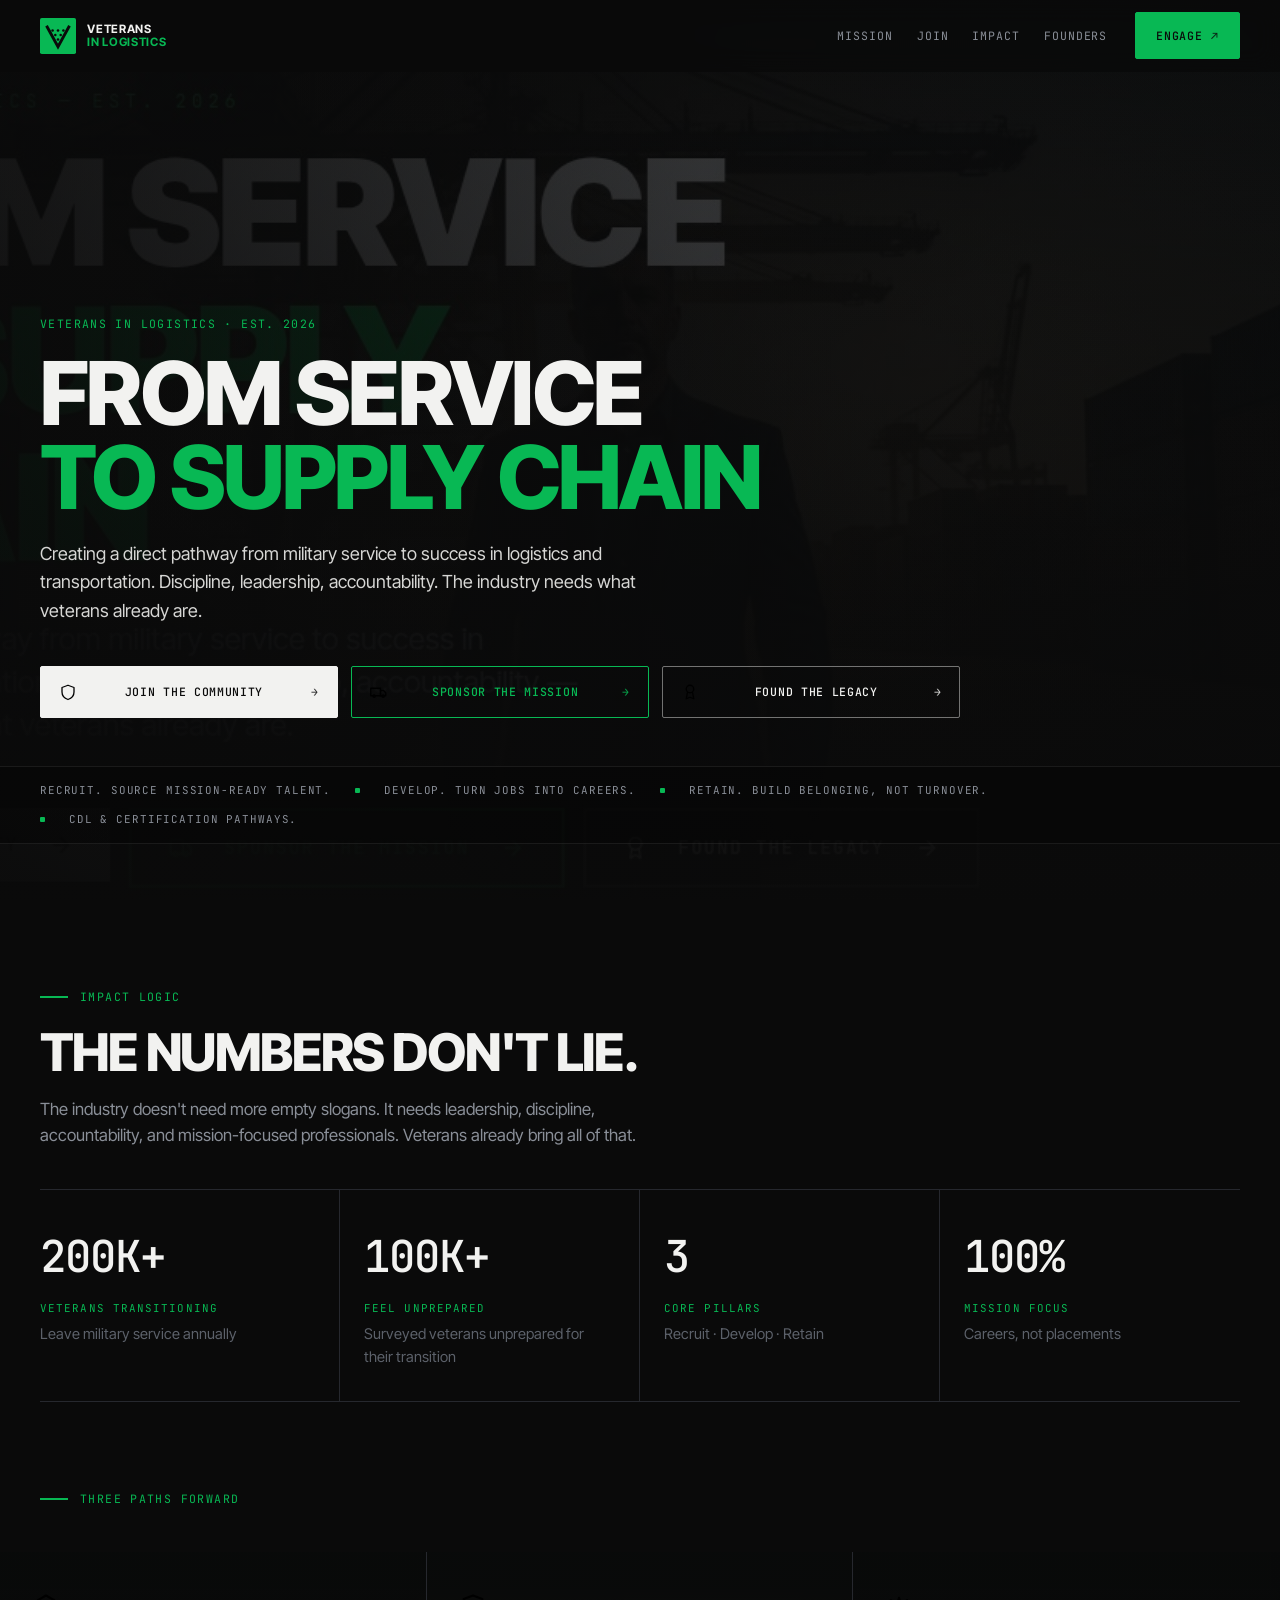
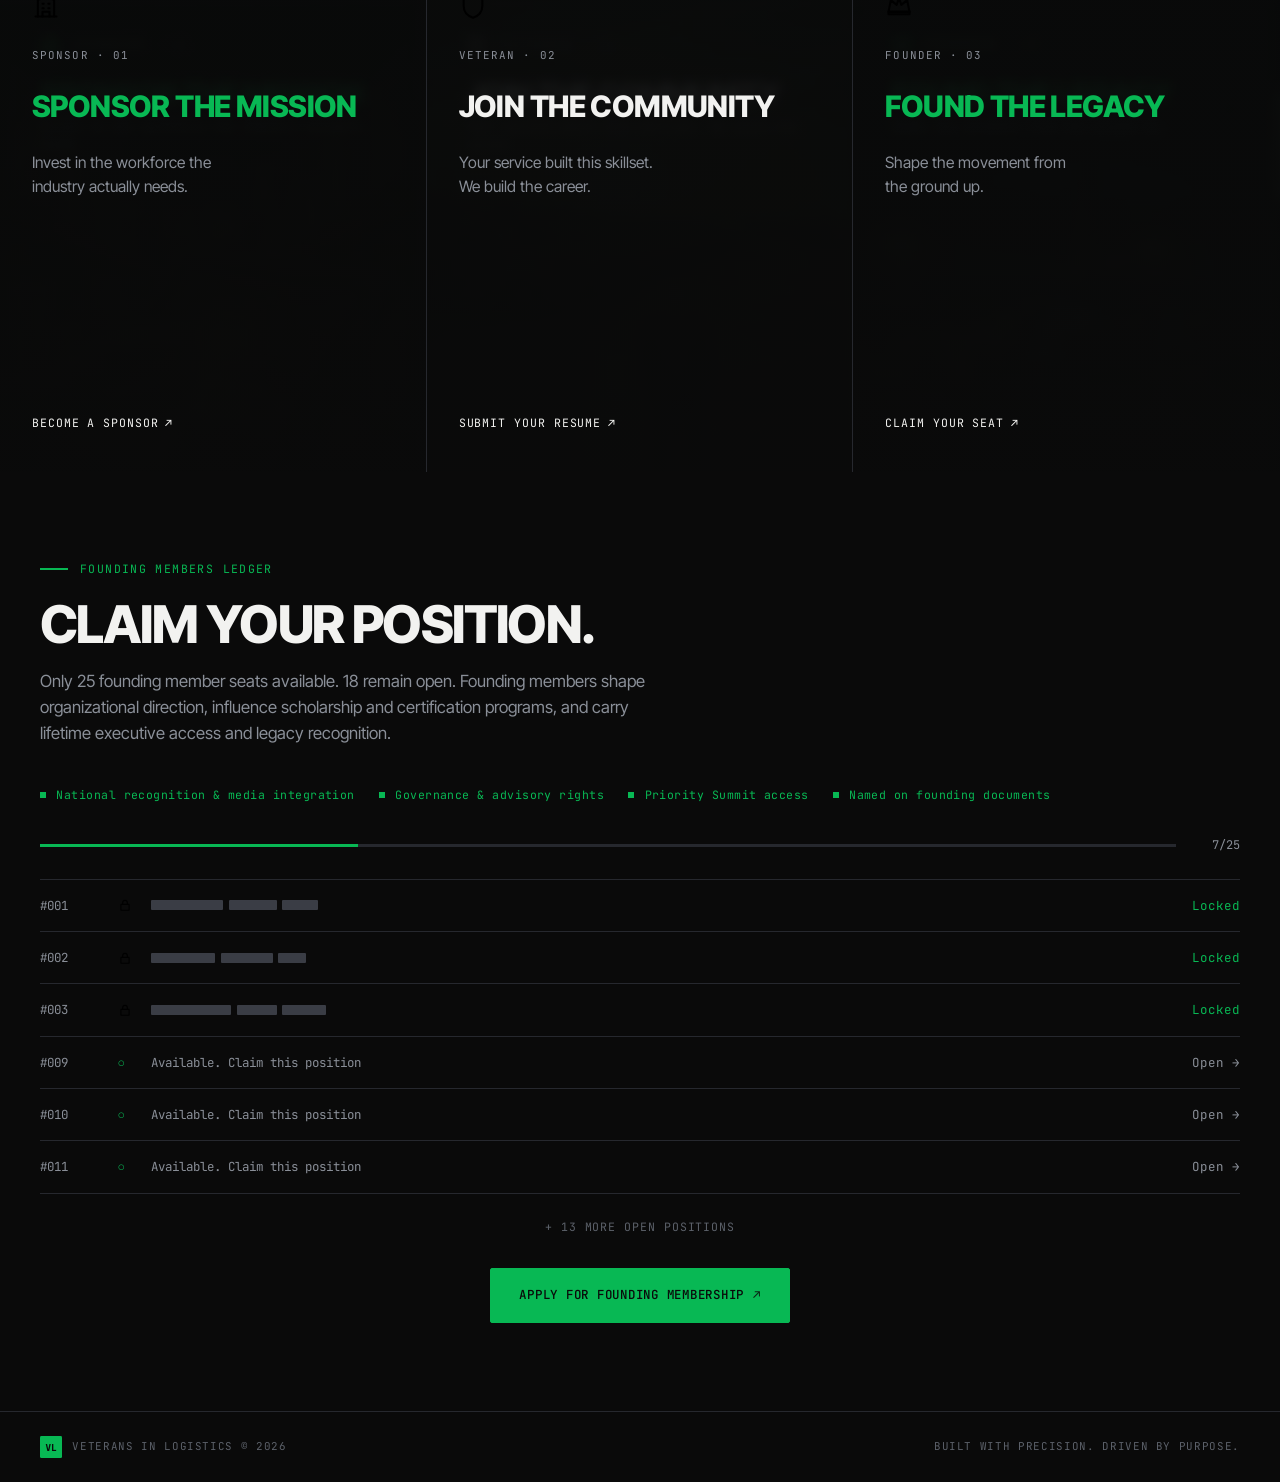
==== index.html @ a4809c65 "Initial Veterans in Logistics landing site rebuild. Static site with /join resume intake, /sponsor J" ====
<!DOCTYPE html>
<html lang="en">
<head>
  <meta charset="utf-8" />
  <meta name="viewport" content="width=device-width, initial-scale=1" />
  <title>Veterans in Logistics | From Service to Supply Chain</title>
  <meta name="description" content="Creating a direct pathway from military service to success in logistics and transportation. Discipline, leadership, accountability. The industry needs what veterans already are." />
  <link rel="preconnect" href="https://fonts.googleapis.com" />
  <link rel="preconnect" href="https://fonts.gstatic.com" crossorigin />
  <link href="https://fonts.googleapis.com/css2?family=Inter+Tight:wght@400;500;600;700;800&family=JetBrains+Mono:wght@400;500;600;700&display=swap" rel="stylesheet" />
  <link rel="stylesheet" href="assets/css/main.css" />
  <link rel="icon" href="assets/img/logo.svg" type="image/svg+xml" />
</head>
<body>
  <header class="site-header">
    <div class="container">
      <a class="logo" href="index.html" aria-label="Veterans in Logistics home">
        <img src="assets/img/logo.svg" alt="" width="36" height="36" />
        <span class="logo-text"><span>Veterans</span><span>In Logistics</span></span>
      </a>
      <button class="nav-toggle" type="button" aria-label="Open menu" aria-expanded="false" aria-controls="site-nav">
        <span></span>
      </button>
      <nav class="nav" id="site-nav">
        <div class="nav-links">
          <a href="#mission">Mission</a>
          <a href="join.html">Join</a>
          <a href="#impact">Impact</a>
          <a href="founders.html">Founders</a>
        </div>
        <a class="btn btn-green" href="founders.html">Engage <span class="arrow" aria-hidden="true">↗</span></a>
      </nav>
    </div>
  </header>

  <main>
    <section class="hero" id="mission" aria-label="Hero">
      <div class="hero-bg" role="img" aria-label="Port at dusk with cranes, containers, and a professional silhouette"></div>
      <div class="container">
        <p class="eyebrow no-line">Veterans in Logistics · Est. 2026</p>
        <h1 class="hero-title">
          From Service
          <span class="line-green">To Supply Chain</span>
        </h1>
        <p class="hero-lead">
          Creating a direct pathway from military service to success in logistics and transportation.
          Discipline, leadership, accountability. The industry needs what veterans already are.
        </p>
        <div class="hero-ctas">
          <a class="btn btn-solid-light" href="join.html">
            <img class="icon" src="assets/img/icon-shield.svg" alt="" />
            Join the Community
            <span class="arrow" aria-hidden="true">→</span>
          </a>
          <a class="btn btn-outline-green" href="sponsor.html">
            <img class="icon" src="assets/img/icon-truck.svg" alt="" />
            Sponsor the Mission
            <span class="arrow" aria-hidden="true">→</span>
          </a>
          <a class="btn btn-outline-light" href="founders.html">
            <img class="icon" src="assets/img/icon-award.svg" alt="" />
            Found the Legacy
            <span class="arrow" aria-hidden="true">→</span>
          </a>
        </div>
      </div>
      <div class="ticker">
        <div class="container ticker-inner">
          <span>Recruit. Source mission-ready talent.</span>
          <span>Develop. Turn jobs into careers.</span>
          <span>Retain. Build belonging, not turnover.</span>
          <span>CDL &amp; certification pathways.</span>
        </div>
      </div>
    </section>

    <section class="section" id="impact">
      <div class="container">
        <p class="section-label">Impact Logic</p>
        <h2 class="section-title">The Numbers Don't Lie.</h2>
        <p class="section-body">
          The industry doesn't need more empty slogans. It needs leadership, discipline, accountability,
          and mission-focused professionals. Veterans already bring all of that.
        </p>
        <div class="impact-grid" role="list">
          <div class="impact-item" role="listitem">
            <p class="impact-num">200K+</p>
            <p class="impact-label">Veterans Transitioning</p>
            <p class="impact-desc">Leave military service annually</p>
          </div>
          <div class="impact-item" role="listitem">
            <p class="impact-num">100K+</p>
            <p class="impact-label">Feel Unprepared</p>
            <p class="impact-desc">Surveyed veterans unprepared for their transition</p>
          </div>
          <div class="impact-item" role="listitem">
            <p class="impact-num">3</p>
            <p class="impact-label">Core Pillars</p>
            <p class="impact-desc">Recruit · Develop · Retain</p>
          </div>
          <div class="impact-item" role="listitem">
            <p class="impact-num">100%</p>
            <p class="impact-label">Mission Focus</p>
            <p class="impact-desc">Careers, not placements</p>
          </div>
        </div>
      </div>
    </section>

    <section class="paths" id="paths" aria-label="Three paths forward">
      <div class="container" style="padding-bottom: 1.5rem;">
        <p class="section-label">Three Paths Forward</p>
      </div>
      <div class="paths-grid">
        <a class="path-card path-sponsor" href="sponsor.html">
          <div class="path-top">
            <img class="path-icon" src="assets/img/icon-building.svg" alt="" />
            <p class="path-meta">Sponsor · 01</p>
            <h3 class="path-title green">Sponsor the Mission</h3>
            <p class="path-desc">Invest in the workforce the industry actually needs.</p>
          </div>
          <span class="path-link">Become a Sponsor <span aria-hidden="true">↗</span></span>
        </a>
        <a class="path-card path-veteran" href="join.html">
          <div class="path-top">
            <img class="path-icon" src="assets/img/icon-shield.svg" alt="" />
            <p class="path-meta">Veteran · 02</p>
            <h3 class="path-title">Join the Community</h3>
            <p class="path-desc">Your service built this skillset. We build the career.</p>
          </div>
          <span class="path-link">Submit Your Resume <span aria-hidden="true">↗</span></span>
        </a>
        <a class="path-card path-founder" href="founders.html">
          <div class="path-top">
            <img class="path-icon" src="assets/img/icon-crown.svg" alt="" />
            <p class="path-meta">Founder · 03</p>
            <h3 class="path-title green">Found the Legacy</h3>
            <p class="path-desc">Shape the movement from the ground up.</p>
          </div>
          <span class="path-link">Claim Your Seat <span aria-hidden="true">↗</span></span>
        </a>
      </div>
    </section>

    <section class="section" id="founders-teaser">
      <div class="container">
        <p class="section-label">Founding Members Ledger</p>
        <h2 class="section-title">Claim Your Position.</h2>
        <p class="section-body">
          Only 25 founding member seats available. 18 remain open. Founding members shape organizational
          direction, influence scholarship and certification programs, and carry lifetime executive access
          and legacy recognition.
        </p>
        <ul class="benefits">
          <li>National recognition &amp; media integration</li>
          <li>Governance &amp; advisory rights</li>
          <li>Priority Summit access</li>
          <li>Named on founding documents</li>
        </ul>
        <div class="progress-row" aria-label="7 of 25 founding seats claimed">
          <div class="progress-track"><div class="progress-fill" style="width:28%"></div></div>
          <span class="progress-count">7/25</span>
        </div>
        <div class="ledger" aria-label="Founding seats">
          <div class="ledger-row">
            <span>#001</span>
            <span class="lock" aria-hidden="true"><img src="assets/img/icon-lock.svg" alt="" width="14" height="14" /></span>
            <span class="redacted" aria-label="Locked seat"><i style="width:72px"></i><i style="width:48px"></i><i style="width:36px"></i></span>
            <span class="status">Locked</span>
          </div>
          <div class="ledger-row">
            <span>#002</span>
            <span class="lock" aria-hidden="true"><img src="assets/img/icon-lock.svg" alt="" width="14" height="14" /></span>
            <span class="redacted" aria-label="Locked seat"><i style="width:64px"></i><i style="width:52px"></i><i style="width:28px"></i></span>
            <span class="status">Locked</span>
          </div>
          <div class="ledger-row">
            <span>#003</span>
            <span class="lock" aria-hidden="true"><img src="assets/img/icon-lock.svg" alt="" width="14" height="14" /></span>
            <span class="redacted" aria-label="Locked seat"><i style="width:80px"></i><i style="width:40px"></i><i style="width:44px"></i></span>
            <span class="status">Locked</span>
          </div>
          <a class="ledger-row available" href="founders.html">
            <span>#009</span>
            <span class="lock" aria-hidden="true">○</span>
            <span>Available. Claim this position</span>
            <span class="status">Open →</span>
          </a>
          <a class="ledger-row available" href="founders.html">
            <span>#010</span>
            <span class="lock" aria-hidden="true">○</span>
            <span>Available. Claim this position</span>
            <span class="status">Open →</span>
          </a>
          <a class="ledger-row available" href="founders.html">
            <span>#011</span>
            <span class="lock" aria-hidden="true">○</span>
            <span>Available. Claim this position</span>
            <span class="status">Open →</span>
          </a>
        </div>
        <p class="ledger-more">+ 13 more open positions</p>
        <div class="ledger-cta">
          <a class="btn btn-green btn-lg" href="founders.html">
            Apply for Founding Membership
            <span class="arrow" aria-hidden="true">↗</span>
          </a>
        </div>
      </div>
    </section>
  </main>

  <footer class="site-footer">
    <div class="container footer-inner">
      <div class="footer-brand">
        <img src="assets/img/logo-mark.svg" alt="" width="22" height="22" />
        <span>Veterans in Logistics © 2026</span>
      </div>
      <span>Built with precision. Driven by purpose.</span>
    </div>
  </footer>

  <script src="assets/js/main.js"></script>
</body>
</html>
---- assets/css/main.css ----
/* Veterans in Logistics - static rebuild */
:root {
  --bg: #0a0a0a;
  --bg-elevated: #111113;
  --bg-card: #121214;
  --green: #08b854;
  --green-dim: #069a46;
  --green-glow: rgba(8, 184, 84, 0.18);
  --off-white: #f2f2f0;
  --white: #ffffff;
  --slate: #8a8f98;
  --slate-dim: #5c616a;
  --border: #26282e;
  --border-strong: #3a3d45;
  --danger: #e85d5d;
  --font-display: "Inter Tight", system-ui, sans-serif;
  --font-mono: "JetBrains Mono", ui-monospace, monospace;
  --nav-h: 72px;
  --max: 1200px;
  --radius: 2px;
}

*, *::before, *::after { box-sizing: border-box; }

html {
  scroll-behavior: smooth;
  -webkit-text-size-adjust: 100%;
}

body {
  margin: 0;
  background: var(--bg);
  color: var(--off-white);
  font-family: var(--font-display);
  font-size: 16px;
  line-height: 1.55;
  min-height: 100vh;
}

img { max-width: 100%; display: block; }
a { color: inherit; text-decoration: none; }
button, input, select, textarea { font: inherit; color: inherit; }
ul { list-style: none; margin: 0; padding: 0; }

.container {
  width: min(100% - 2.5rem, var(--max));
  margin-inline: auto;
}

/* ---------- Header ---------- */
.site-header {
  position: fixed;
  inset: 0 0 auto 0;
  z-index: 100;
  height: var(--nav-h);
  display: flex;
  align-items: center;
  background: rgba(10, 10, 10, 0.85);
  backdrop-filter: blur(12px);
  border-bottom: 1px solid transparent;
  transition: border-color 0.2s, background 0.2s;
}
.site-header.is-scrolled {
  border-bottom-color: var(--border);
  background: rgba(10, 10, 10, 0.95);
}
.site-header .container {
  display: flex;
  align-items: center;
  justify-content: space-between;
  gap: 1.5rem;
  width: min(100% - 2rem, var(--max));
}

.logo {
  display: inline-flex;
  align-items: center;
  gap: 0.7rem;
  flex-shrink: 0;
}
.logo img { width: 36px; height: 36px; }
.logo-text {
  display: flex;
  flex-direction: column;
  line-height: 1.05;
  font-family: var(--font-display);
  font-weight: 700;
  font-size: 0.72rem;
  letter-spacing: 0.06em;
  text-transform: uppercase;
}
.logo-text span:last-child { color: var(--green); }

.nav {
  display: flex;
  align-items: center;
  gap: 1.75rem;
}
.nav-links {
  display: flex;
  align-items: center;
  gap: 1.5rem;
}
.nav-links a {
  font-family: var(--font-mono);
  font-size: 0.72rem;
  letter-spacing: 0.08em;
  text-transform: uppercase;
  color: var(--slate);
  transition: color 0.15s;
}
.nav-links a:hover,
.nav-links a[aria-current="page"] { color: var(--off-white); }

.btn {
  display: inline-flex;
  align-items: center;
  justify-content: center;
  gap: 0.55rem;
  font-family: var(--font-mono);
  font-size: 0.72rem;
  font-weight: 500;
  letter-spacing: 0.06em;
  text-transform: uppercase;
  padding: 0.85rem 1.25rem;
  border: 1.5px solid transparent;
  border-radius: var(--radius);
  cursor: pointer;
  transition: background 0.15s, color 0.15s, border-color 0.15s, transform 0.15s;
  white-space: nowrap;
  text-align: center;
}
.btn:focus-visible {
  outline: 2px solid var(--green);
  outline-offset: 3px;
}
.btn-green {
  background: var(--green);
  color: #0a0a0a;
  border-color: var(--green);
}
.btn-green:hover { background: #0ad066; border-color: #0ad066; }
.btn-solid-light {
  background: var(--off-white);
  color: #0a0a0a;
  border-color: var(--off-white);
}
.btn-solid-light:hover { background: #fff; }
.btn-outline-green {
  background: transparent;
  color: var(--green);
  border-color: var(--green);
}
.btn-outline-green:hover { background: var(--green-glow); }
.btn-outline-light {
  background: transparent;
  color: var(--off-white);
  border-color: rgba(242, 242, 240, 0.45);
}
.btn-outline-light:hover {
  border-color: var(--off-white);
  background: rgba(255, 255, 255, 0.04);
}
.btn-block { width: 100%; }
.btn-lg { padding: 1.05rem 1.75rem; font-size: 0.78rem; }
.btn .icon { width: 18px; height: 18px; flex-shrink: 0; }
.btn .arrow { opacity: 0.85; }

.nav-toggle {
  display: none;
  background: none;
  border: 1px solid var(--border-strong);
  color: var(--off-white);
  width: 42px;
  height: 42px;
  border-radius: var(--radius);
  cursor: pointer;
  align-items: center;
  justify-content: center;
}
.nav-toggle span {
  display: block;
  width: 18px;
  height: 2px;
  background: currentColor;
  position: relative;
}
.nav-toggle span::before,
.nav-toggle span::after {
  content: "";
  position: absolute;
  left: 0;
  width: 18px;
  height: 2px;
  background: currentColor;
}
.nav-toggle span::before { top: -6px; }
.nav-toggle span::after { top: 6px; }

/* ---------- Hero ---------- */
.hero {
  position: relative;
  min-height: 100vh;
  min-height: 100dvh;
  display: flex;
  flex-direction: column;
  justify-content: flex-end;
  padding: calc(var(--nav-h) + 3rem) 0 3.5rem;
  overflow: hidden;
}
.hero-bg {
  position: absolute;
  inset: 0;
  background:
    linear-gradient(180deg, rgba(10,10,10,0.55) 0%, rgba(10,10,10,0.72) 45%, rgba(10,10,10,0.92) 100%),
    linear-gradient(90deg, rgba(10,10,10,0.75) 0%, rgba(10,10,10,0.35) 55%, rgba(10,10,10,0.55) 100%),
    url("../img/hero-bg.jpg") center / cover no-repeat;
  z-index: 0;
}
.hero-bg::after {
  content: "";
  position: absolute;
  inset: 0;
  background: radial-gradient(ellipse at 70% 40%, transparent 0%, rgba(10,10,10,0.4) 70%);
  pointer-events: none;
}
.hero .container { position: relative; z-index: 1; }

.eyebrow {
  display: inline-flex;
  align-items: center;
  gap: 0.75rem;
  font-family: var(--font-mono);
  font-size: 0.72rem;
  letter-spacing: 0.12em;
  text-transform: uppercase;
  color: var(--green);
  margin: 0 0 1.25rem;
}
.eyebrow::before {
  content: "";
  width: 28px;
  height: 2px;
  background: var(--green);
  flex-shrink: 0;
}
.eyebrow.no-line::before { display: none; }

.hero-title {
  margin: 0 0 1.25rem;
  font-size: clamp(2.6rem, 8vw, 5.5rem);
  font-weight: 800;
  line-height: 0.95;
  letter-spacing: -0.03em;
  text-transform: uppercase;
  max-width: 14ch;
}
.hero-title .line-green { color: var(--green); display: block; }

.hero-lead {
  max-width: 38rem;
  margin: 0 0 2.5rem;
  color: rgba(242, 242, 240, 0.88);
  font-size: clamp(1rem, 1.6vw, 1.125rem);
  font-weight: 400;
  line-height: 1.6;
}

.hero-ctas {
  display: grid;
  grid-template-columns: repeat(3, minmax(0, 1fr));
  gap: 0.85rem;
  max-width: 920px;
}
.hero-ctas .btn {
  justify-content: space-between;
  padding: 1rem 1.1rem;
}

.ticker {
  position: relative;
  z-index: 1;
  margin-top: 3rem;
  border-top: 1px solid rgba(255,255,255,0.08);
  border-bottom: 1px solid rgba(255,255,255,0.08);
  background: rgba(0,0,0,0.35);
}
.ticker-inner {
  display: flex;
  flex-wrap: wrap;
  gap: 0.75rem 1.5rem;
  padding: 0.95rem 0;
  font-family: var(--font-mono);
  font-size: 0.68rem;
  letter-spacing: 0.08em;
  text-transform: uppercase;
  color: var(--slate);
}
.ticker-inner span { display: inline-flex; align-items: center; gap: 1.5rem; }
.ticker-inner span + span::before {
  content: "";
  width: 5px;
  height: 5px;
  border-radius: 1px;
  background: var(--green);
}

/* ---------- Sections ---------- */
.section {
  padding: 5.5rem 0;
  position: relative;
}
.section-tight { padding: 4rem 0; }
.section-label {
  display: flex;
  align-items: center;
  gap: 0.75rem;
  font-family: var(--font-mono);
  font-size: 0.72rem;
  letter-spacing: 0.12em;
  text-transform: uppercase;
  color: var(--green);
  margin: 0 0 1.25rem;
}
.section-label::before {
  content: "";
  width: 28px;
  height: 2px;
  background: var(--green);
}
.section-title {
  margin: 0 0 1rem;
  font-size: clamp(2rem, 5vw, 3.25rem);
  font-weight: 800;
  letter-spacing: -0.03em;
  text-transform: uppercase;
  line-height: 1.05;
}
.section-body {
  max-width: 40rem;
  color: var(--slate);
  margin: 0 0 2.5rem;
  font-size: 1.05rem;
}

/* Impact */
.impact-grid {
  display: grid;
  grid-template-columns: repeat(4, 1fr);
  border-top: 1px solid var(--border);
  border-bottom: 1px solid var(--border);
}
.impact-item {
  padding: 2rem 1.5rem 2rem 0;
  border-right: 1px solid var(--border);
}
.impact-item:last-child { border-right: none; padding-right: 0; }
.impact-item:not(:first-child) { padding-left: 1.5rem; }
.impact-num {
  font-family: var(--font-mono);
  font-size: clamp(2rem, 4vw, 2.75rem);
  font-weight: 500;
  letter-spacing: -0.02em;
  margin: 0 0 0.65rem;
  color: var(--off-white);
}
.impact-label {
  font-family: var(--font-mono);
  font-size: 0.68rem;
  letter-spacing: 0.1em;
  text-transform: uppercase;
  color: var(--green);
  margin: 0 0 0.4rem;
}
.impact-desc {
  margin: 0;
  color: var(--slate-dim);
  font-size: 0.92rem;
}

/* Paths */
.paths {
  padding: 0;
}
.paths-grid {
  display: grid;
  grid-template-columns: repeat(3, 1fr);
  min-height: 520px;
}
.path-card {
  position: relative;
  display: flex;
  flex-direction: column;
  justify-content: space-between;
  padding: 2.5rem 2rem;
  min-height: 480px;
  border-right: 1px solid var(--border);
  overflow: hidden;
  text-decoration: none;
  transition: background 0.2s;
}
.path-card:last-child { border-right: none; }
.path-card::before {
  content: "";
  position: absolute;
  inset: 0;
  background-size: cover;
  background-position: center;
  opacity: 0.45;
  z-index: 0;
  transition: opacity 0.25s, transform 0.35s;
}
.path-card:hover::before {
  opacity: 0.6;
  transform: scale(1.03);
}
.path-card::after {
  content: "";
  position: absolute;
  inset: 0;
  background: linear-gradient(180deg, rgba(10,10,10,0.55) 0%, rgba(10,10,10,0.88) 100%);
  z-index: 1;
}
.path-card > * { position: relative; z-index: 2; }
.path-sponsor::before { background-image: url("../img/path-sponsor.jpg"); }
.path-veteran::before { background-image: url("../img/path-veteran.jpg"); }
.path-founder::before { background-image: url("../img/path-founder.jpg"); }

.path-top { display: flex; flex-direction: column; gap: 1rem; }
.path-icon {
  width: 28px;
  height: 28px;
  color: var(--green);
}
.path-meta {
  font-family: var(--font-mono);
  font-size: 0.68rem;
  letter-spacing: 0.1em;
  text-transform: uppercase;
  color: var(--slate);
}
.path-title {
  margin: 0;
  font-size: clamp(1.35rem, 2.4vw, 1.85rem);
  font-weight: 800;
  letter-spacing: -0.02em;
  text-transform: uppercase;
  line-height: 1.1;
}
.path-title.green { color: var(--green); }
.path-desc {
  margin: 0.75rem 0 0;
  color: var(--slate);
  font-size: 0.98rem;
  max-width: 22ch;
}
.path-link {
  font-family: var(--font-mono);
  font-size: 0.72rem;
  letter-spacing: 0.08em;
  text-transform: uppercase;
  color: var(--off-white);
  display: inline-flex;
  align-items: center;
  gap: 0.4rem;
  margin-top: 2rem;
}
.path-card:hover .path-link { color: var(--green); }

/* Ledger */
.benefits {
  display: flex;
  flex-wrap: wrap;
  gap: 0.75rem 1.5rem;
  margin: 0 0 2rem;
  font-family: var(--font-mono);
  font-size: 0.72rem;
  letter-spacing: 0.04em;
  color: var(--green);
}
.benefits li {
  display: inline-flex;
  align-items: center;
  gap: 0.65rem;
}
.benefits li::before {
  content: "";
  width: 6px;
  height: 6px;
  background: var(--green);
  flex-shrink: 0;
}

.progress-row {
  display: flex;
  align-items: center;
  gap: 1rem;
  margin-bottom: 1.5rem;
}
.progress-track {
  flex: 1;
  height: 3px;
  background: var(--border);
  position: relative;
}
.progress-fill {
  position: absolute;
  left: 0;
  top: 0;
  bottom: 0;
  width: 28%;
  background: var(--green);
}
.progress-count {
  font-family: var(--font-mono);
  font-size: 0.75rem;
  color: var(--slate);
  min-width: 3rem;
  text-align: right;
}

.ledger {
  border-top: 1px solid var(--border);
  margin-bottom: 2.5rem;
}
.ledger-row {
  display: grid;
  grid-template-columns: 4rem 1.25rem 1fr auto;
  align-items: center;
  gap: 0.85rem;
  padding: 1rem 0;
  border-bottom: 1px solid var(--border);
  font-family: var(--font-mono);
  font-size: 0.78rem;
  color: var(--slate);
}
.ledger-row .lock { color: var(--green); display: flex; }
.ledger-row .status { color: var(--green); letter-spacing: 0.08em; }
.ledger-row.available {
  color: var(--slate);
  transition: color 0.15s, background 0.15s;
}
.ledger-row.available:hover {
  color: var(--off-white);
  background: rgba(8, 184, 84, 0.04);
}
.ledger-row.available .status { color: var(--slate); }
.ledger-row.available:hover .status { color: var(--green); }
.redacted {
  display: inline-flex;
  gap: 0.35rem;
  align-items: center;
}
.redacted i {
  display: inline-block;
  height: 10px;
  background: #3a3d45;
  border-radius: 1px;
}
.ledger-more {
  font-family: var(--font-mono);
  font-size: 0.72rem;
  letter-spacing: 0.08em;
  color: var(--slate-dim);
  text-align: center;
  margin: -1rem 0 2rem;
  text-transform: uppercase;
}
.ledger-cta {
  display: flex;
  justify-content: center;
}

/* ---------- Page hero (inner) ---------- */
.page-hero {
  padding: calc(var(--nav-h) + 4rem) 0 3rem;
  border-bottom: 1px solid var(--border);
  background:
    radial-gradient(ellipse at 20% 0%, var(--green-glow), transparent 50%),
    var(--bg);
}
.page-hero .section-title { margin-bottom: 0.75rem; }
.page-hero .section-body { margin-bottom: 0; }

/* ---------- Forms ---------- */
.form-section { padding: 3.5rem 0 5rem; }
.form-layout {
  display: grid;
  grid-template-columns: 1fr 1.35fr;
  gap: 3rem;
  align-items: start;
}
.form-aside h2 {
  margin: 0 0 1rem;
  font-size: 1.35rem;
  font-weight: 700;
  text-transform: uppercase;
  letter-spacing: -0.02em;
}
.form-aside p {
  color: var(--slate);
  margin: 0 0 1.25rem;
}
.form-aside ul {
  display: flex;
  flex-direction: column;
  gap: 0.75rem;
}
.form-aside li {
  display: flex;
  gap: 0.75rem;
  align-items: flex-start;
  color: var(--slate);
  font-size: 0.95rem;
}
.form-aside li::before {
  content: "";
  width: 6px;
  height: 6px;
  margin-top: 0.5rem;
  background: var(--green);
  flex-shrink: 0;
}

.form-card {
  background: var(--bg-elevated);
  border: 1px solid var(--border);
  padding: 2rem;
}
.form-grid {
  display: grid;
  grid-template-columns: 1fr 1fr;
  gap: 1.15rem 1.25rem;
}
.form-grid .full { grid-column: 1 / -1; }

.field { display: flex; flex-direction: column; gap: 0.4rem; }
.field label {
  font-family: var(--font-mono);
  font-size: 0.68rem;
  letter-spacing: 0.08em;
  text-transform: uppercase;
  color: var(--slate);
}
.field label .req { color: var(--green); }
.field .hint {
  font-size: 0.8rem;
  color: var(--slate-dim);
  margin: 0;
}
.field input,
.field select,
.field textarea {
  background: #0c0c0e;
  border: 1px solid var(--border-strong);
  border-radius: var(--radius);
  padding: 0.85rem 0.95rem;
  color: var(--off-white);
  transition: border-color 0.15s, box-shadow 0.15s;
  width: 100%;
}
.field input::placeholder,
.field textarea::placeholder { color: #4a4e56; }
.field input:focus,
.field select:focus,
.field textarea:focus {
  outline: none;
  border-color: var(--green);
  box-shadow: 0 0 0 3px var(--green-glow);
}
.field textarea { min-height: 120px; resize: vertical; }
.field select {
  appearance: none;
  background-image: url("data:image/svg+xml,%3Csvg xmlns='http://www.w3.org/2000/svg' width='12' height='8' fill='none'%3E%3Cpath d='M1 1.5L6 6.5L11 1.5' stroke='%238a8f98' stroke-width='1.5'/%3E%3C/svg%3E");
  background-repeat: no-repeat;
  background-position: right 0.9rem center;
  padding-right: 2.2rem;
}
.field input[type="file"] {
  padding: 0.65rem;
  font-family: var(--font-mono);
  font-size: 0.75rem;
}
.field input[type="file"]::file-selector-button {
  font-family: var(--font-mono);
  font-size: 0.68rem;
  letter-spacing: 0.06em;
  text-transform: uppercase;
  background: var(--border);
  color: var(--off-white);
  border: none;
  padding: 0.55rem 0.85rem;
  margin-right: 0.75rem;
  border-radius: var(--radius);
  cursor: pointer;
}

.check-group {
  display: flex;
  flex-wrap: wrap;
  gap: 0.55rem;
}
.check-pill {
  display: inline-flex;
  align-items: center;
  gap: 0.4rem;
  font-family: var(--font-mono);
  font-size: 0.68rem;
  letter-spacing: 0.04em;
  text-transform: uppercase;
  padding: 0.55rem 0.75rem;
  border: 1px solid var(--border-strong);
  border-radius: var(--radius);
  cursor: pointer;
  user-select: none;
  transition: border-color 0.15s, background 0.15s, color 0.15s;
}
.check-pill:has(input:checked) {
  border-color: var(--green);
  background: var(--green-glow);
  color: var(--green);
}
.check-pill input {
  accent-color: var(--green);
  width: auto;
  margin: 0;
}

.radio-row {
  display: flex;
  flex-wrap: wrap;
  gap: 1rem;
}
.radio-row label {
  display: inline-flex;
  align-items: center;
  gap: 0.45rem;
  font-family: var(--font-display);
  font-size: 0.95rem;
  text-transform: none;
  letter-spacing: 0;
  color: var(--off-white);
  cursor: pointer;
}
.radio-row input { accent-color: var(--green); width: auto; }

.form-actions {
  margin-top: 1.5rem;
  display: flex;
  flex-direction: column;
  gap: 0.85rem;
}
.form-note {
  font-size: 0.85rem;
  color: var(--slate-dim);
  margin: 0;
}

.success-panel {
  display: none;
  border: 1px solid var(--green);
  background: rgba(8, 184, 84, 0.08);
  padding: 2rem;
  text-align: left;
}
.success-panel.is-visible { display: block; }
.form-card.is-submitted form { display: none; }
.success-panel h3 {
  margin: 0 0 0.75rem;
  font-size: 1.25rem;
  text-transform: uppercase;
  color: var(--green);
}
.success-panel p { color: var(--slate); margin: 0 0 0.85rem; }
.success-panel .attach-callout {
  border: 1px dashed var(--green);
  padding: 1rem;
  margin: 1rem 0;
  font-family: var(--font-mono);
  font-size: 0.78rem;
  color: var(--off-white);
  line-height: 1.5;
}
.summary-pre {
  background: #0c0c0e;
  border: 1px solid var(--border);
  padding: 1rem;
  font-family: var(--font-mono);
  font-size: 0.72rem;
  color: var(--slate);
  white-space: pre-wrap;
  max-height: 220px;
  overflow: auto;
  margin: 0 0 1rem;
}

/* ---------- Footer ---------- */
.site-footer {
  border-top: 1px solid var(--border);
  padding: 1.5rem 0;
}
.footer-inner {
  display: flex;
  align-items: center;
  justify-content: space-between;
  gap: 1rem;
  flex-wrap: wrap;
  font-family: var(--font-mono);
  font-size: 0.68rem;
  letter-spacing: 0.06em;
  text-transform: uppercase;
  color: var(--slate-dim);
}
.footer-brand {
  display: inline-flex;
  align-items: center;
  gap: 0.65rem;
}
.footer-brand img { width: 22px; height: 22px; }

/* ---------- Utilities ---------- */
.sr-only {
  position: absolute;
  width: 1px;
  height: 1px;
  padding: 0;
  margin: -1px;
  overflow: hidden;
  clip: rect(0,0,0,0);
  border: 0;
}

/* ---------- Responsive ---------- */
@media (max-width: 960px) {
  .hero-ctas { grid-template-columns: 1fr; max-width: 420px; }
  .impact-grid { grid-template-columns: 1fr 1fr; }
  .impact-item {
    border-right: none;
    padding: 1.5rem 1rem 1.5rem 0 !important;
  }
  .impact-item:nth-child(odd) { border-right: 1px solid var(--border); padding-right: 1rem !important; }
  .impact-item:nth-child(-n+2) { border-bottom: 1px solid var(--border); }
  .paths-grid { grid-template-columns: 1fr; }
  .path-card { border-right: none; border-bottom: 1px solid var(--border); min-height: 360px; }
  .form-layout { grid-template-columns: 1fr; gap: 2rem; }
}

@media (max-width: 760px) {
  .nav-toggle { display: inline-flex; }
  .nav {
    position: fixed;
    inset: var(--nav-h) 0 auto 0;
    background: rgba(10,10,10,0.98);
    border-bottom: 1px solid var(--border);
    padding: 1.25rem 1.25rem 1.5rem;
    flex-direction: column;
    align-items: stretch;
    gap: 1rem;
    display: none;
  }
  .nav.is-open { display: flex; }
  .nav-links { flex-direction: column; align-items: flex-start; gap: 1rem; }
  .nav .btn { width: 100%; }
  .form-grid { grid-template-columns: 1fr; }
  .ledger-row {
    grid-template-columns: 3.25rem 1rem 1fr;
    grid-template-rows: auto auto;
  }
  .ledger-row .status { grid-column: 3; justify-self: end; }
  .benefits { flex-direction: column; gap: 0.65rem; }
}

@media (max-width: 520px) {
  .impact-grid { grid-template-columns: 1fr; }
  .impact-item,
  .impact-item:nth-child(odd) {
    border-right: none !important;
    padding: 1.25rem 0 !important;
    border-bottom: 1px solid var(--border);
  }
  .impact-item:last-child { border-bottom: none; }
  .logo-text { display: none; }
  .hero { padding-bottom: 2rem; }
  .form-card { padding: 1.25rem; }
}
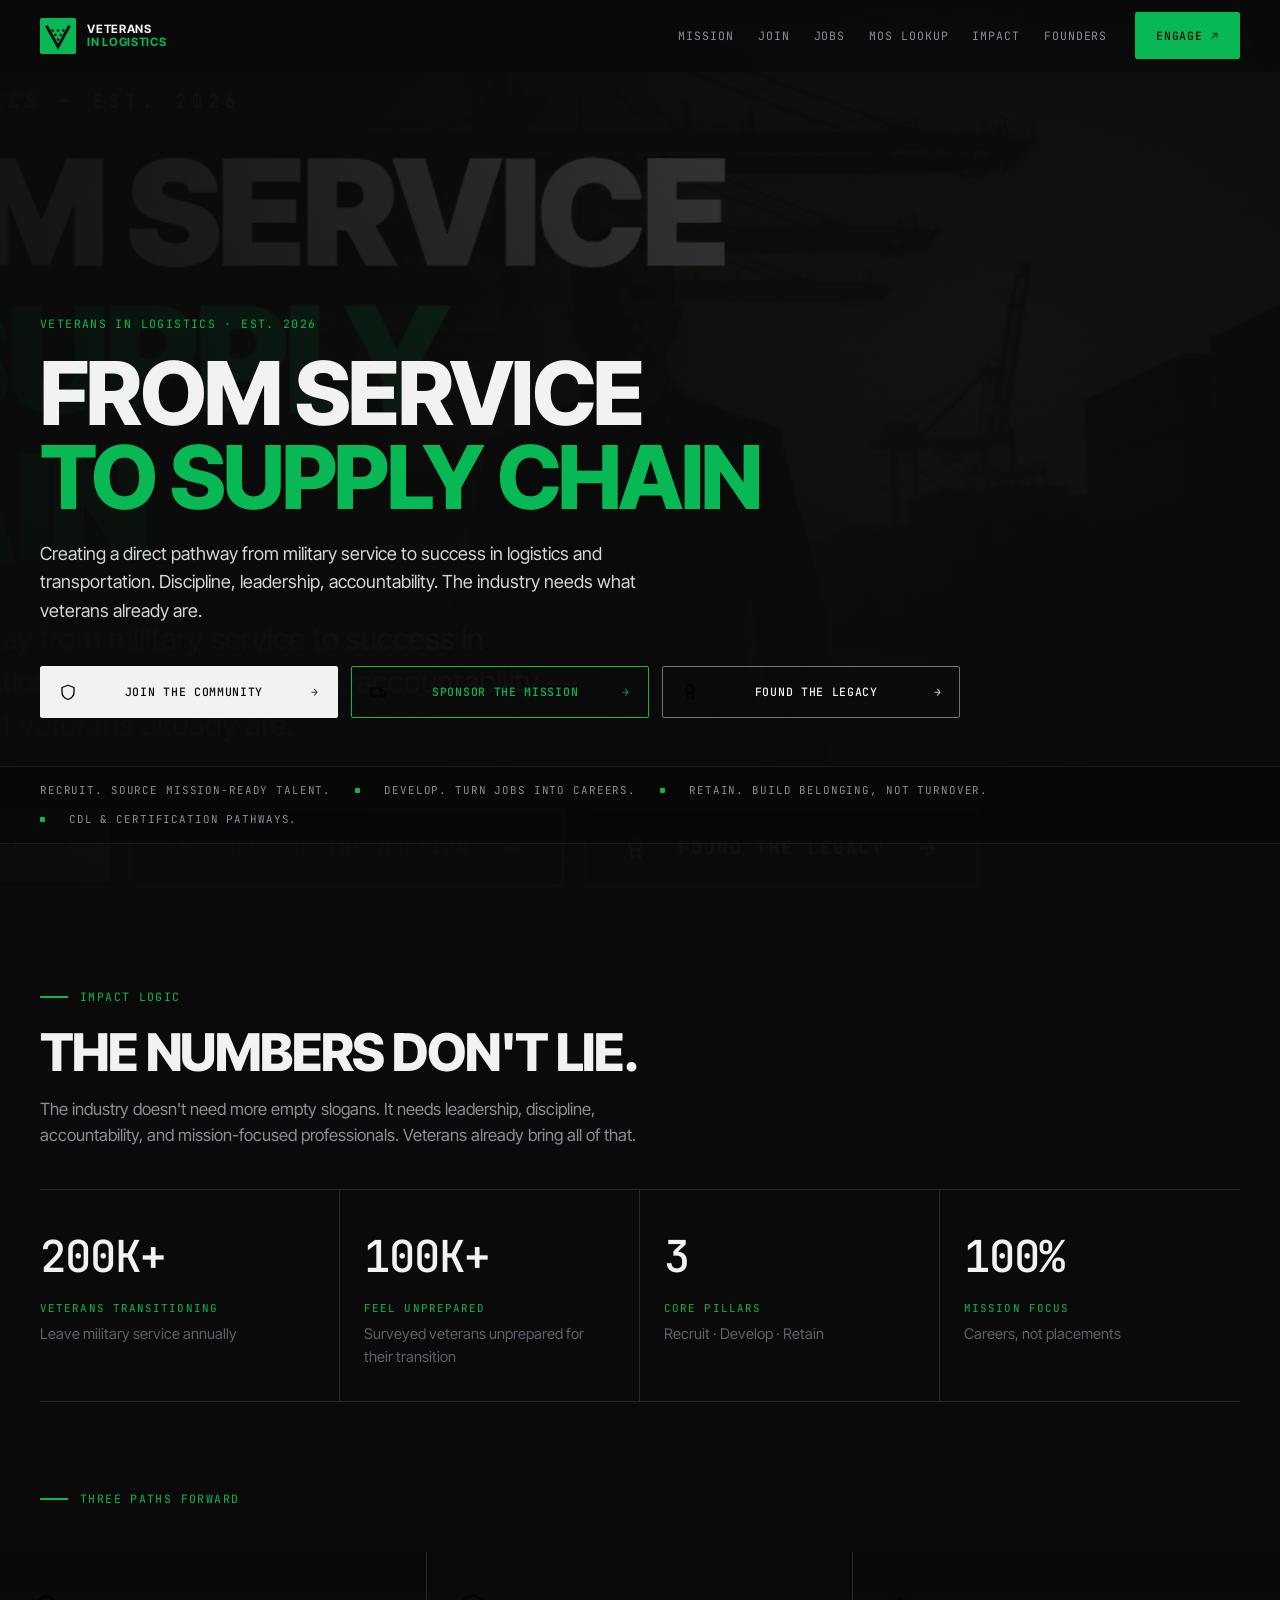
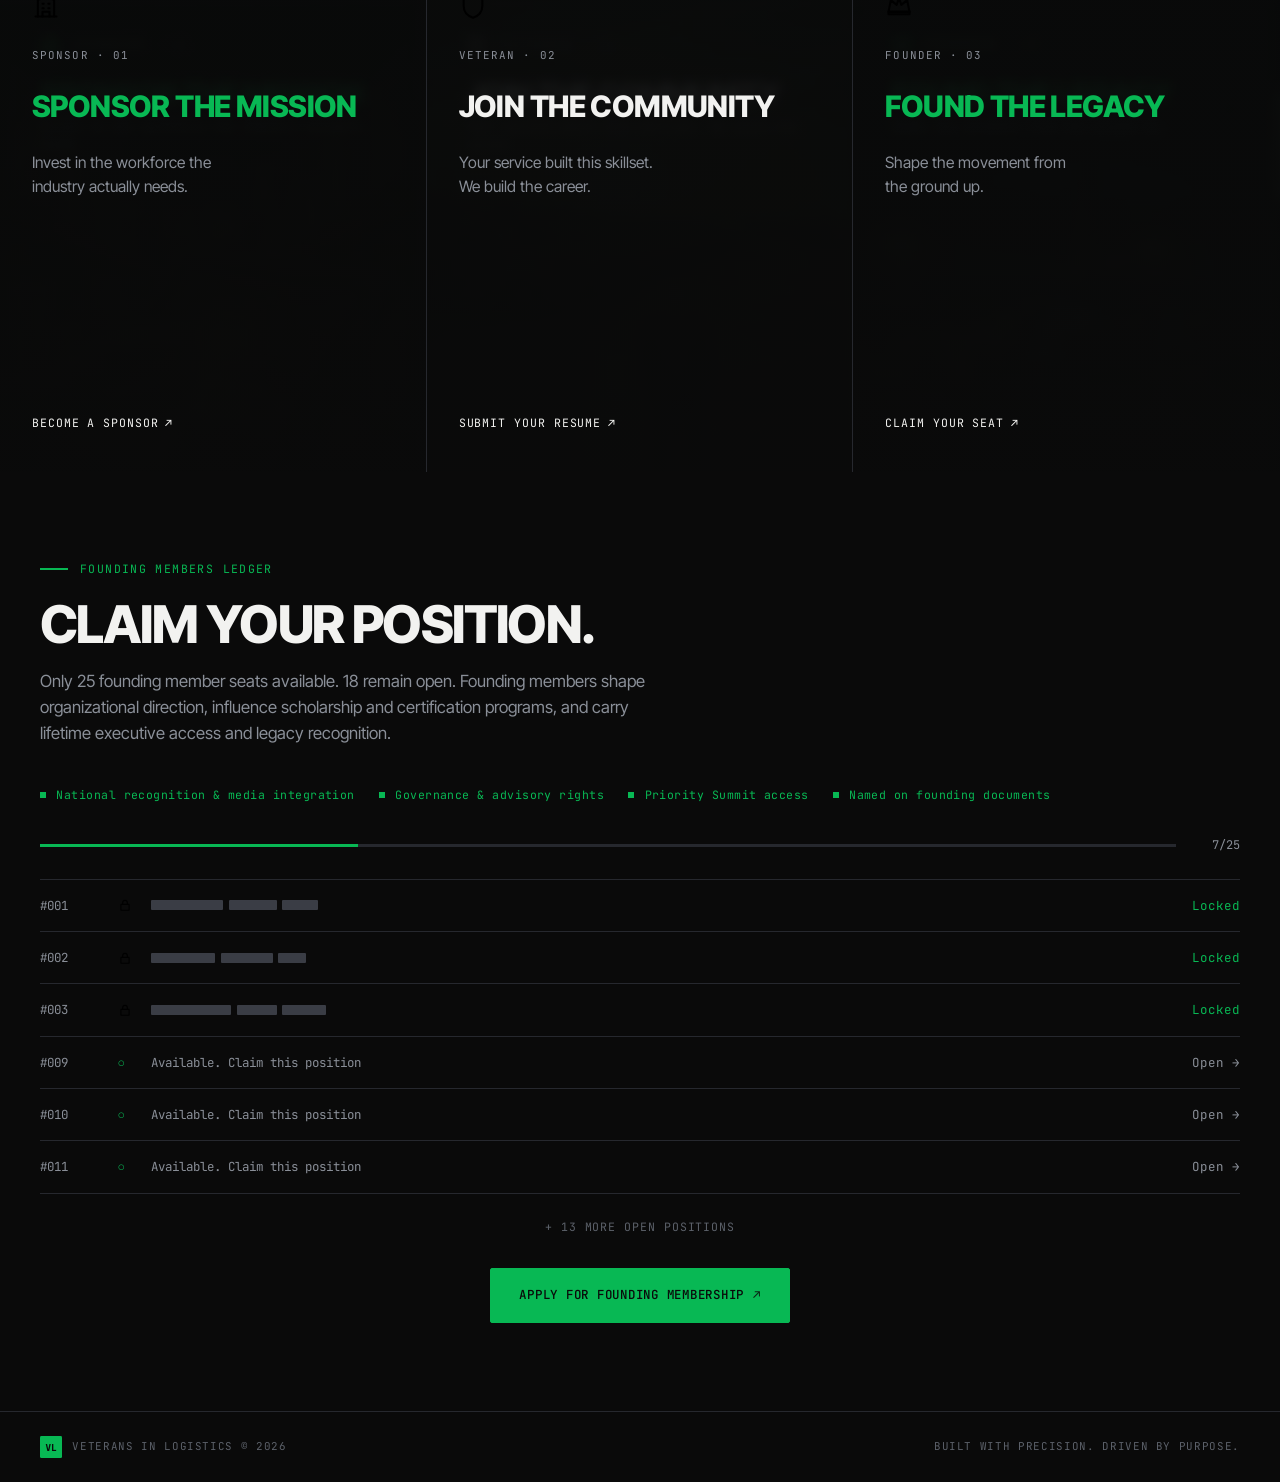
==== commit b5e61b69: "Phase 2: live jobs page, MOS lookup, daily job feed poller and refresh script" ====
--- a/index.html
+++ b/index.html
@@ -21,10 +21,12 @@
       <button class="nav-toggle" type="button" aria-label="Open menu" aria-expanded="false" aria-controls="site-nav">
         <span></span>
       </button>
-      <nav class="nav" id="site-nav">
+      <nav class="nav" id="site-nav" aria-label="Primary">
         <div class="nav-links">
           <a href="#mission">Mission</a>
           <a href="join.html">Join</a>
+          <a href="jobs.html">Jobs</a>
+          <a href="mos.html">MOS Lookup</a>
           <a href="#impact">Impact</a>
           <a href="founders.html">Founders</a>
         </div>
--- a/assets/css/main.css
+++ b/assets/css/main.css
@@ -792,6 +792,197 @@
   max-height: 220px;
   overflow: auto;
   margin: 0 0 1rem;
+}
+
+/* ---------- Form sections, consent, honeypot ---------- */
+.form-subhead {
+  grid-column: 1 / -1;
+  margin: 0.75rem 0 -0.25rem;
+  padding-top: 1rem;
+  border-top: 1px solid var(--border);
+  font-family: var(--font-mono);
+  font-size: 0.72rem;
+  letter-spacing: 0.1em;
+  text-transform: uppercase;
+  color: var(--green);
+}
+.form-subhead:first-child { margin-top: 0; padding-top: 0; border-top: none; }
+.consent-row {
+  display: flex;
+  gap: 0.75rem;
+  align-items: flex-start;
+  font-size: 0.9rem;
+  line-height: 1.5;
+  color: var(--off-white);
+  cursor: pointer;
+}
+.field label.consent-row {
+  font-family: var(--font-display);
+  font-size: 0.9rem;
+  letter-spacing: 0;
+  text-transform: none;
+  color: var(--off-white);
+}
+.consent-row input {
+  accent-color: var(--green);
+  width: 18px !important;
+  height: 18px;
+  margin-top: 0.15rem;
+  flex-shrink: 0;
+}
+.hp-field {
+  position: absolute !important;
+  left: -10000px !important;
+  width: 1px;
+  height: 1px;
+  overflow: hidden;
+}
+.form-error {
+  display: none;
+  border: 1px solid var(--danger);
+  color: var(--off-white);
+  background: rgba(232, 93, 93, 0.08);
+  padding: 0.85rem 1rem;
+  font-size: 0.9rem;
+}
+.form-error.is-visible { display: block; }
+.form-error a { color: var(--green); }
+.btn[disabled] { opacity: 0.6; cursor: wait; }
+
+/* ---------- Jobs and MOS lookup ---------- */
+.jobs-meta {
+  margin: 1.25rem 0 0;
+  font-family: var(--font-mono);
+  font-size: 0.72rem;
+  letter-spacing: 0.06em;
+  text-transform: uppercase;
+  color: var(--slate);
+}
+.jobs-meta a { color: var(--green); }
+.jobs-section { padding: 2rem 0 5rem; }
+.filter-bar {
+  display: grid;
+  grid-template-columns: repeat(3, minmax(0, 1fr));
+  gap: 1rem 1.15rem;
+  background: var(--bg-elevated);
+  border: 1px solid var(--border);
+  padding: 1.25rem;
+}
+.filter-bar .filter-search { grid-column: 1 / -1; }
+.filter-bar .filter-checks { grid-column: 1 / -1; }
+.filter-checks-label {
+  font-family: var(--font-mono);
+  font-size: 0.68rem;
+  letter-spacing: 0.08em;
+  text-transform: uppercase;
+  color: var(--slate);
+}
+.mos-form { grid-template-columns: 1fr 2fr auto; align-items: end; }
+.mos-form .filter-search { grid-column: auto; }
+.mos-submit .btn { height: 100%; min-height: 48px; }
+.mos-hint { margin: 0.75rem 0 0; font-size: 0.85rem; color: var(--slate-dim); }
+.results-bar {
+  display: flex;
+  align-items: center;
+  justify-content: space-between;
+  gap: 1rem;
+  flex-wrap: wrap;
+  margin: 1.5rem 0 1rem;
+  scroll-margin-top: calc(var(--nav-h) + 1rem);
+}
+.results-count {
+  margin: 0;
+  font-family: var(--font-mono);
+  font-size: 0.75rem;
+  letter-spacing: 0.06em;
+  text-transform: uppercase;
+  color: var(--off-white);
+}
+.btn-sm { padding: 0.55rem 0.9rem; font-size: 0.66rem; }
+.soc-note { color: var(--slate); font-size: 0.9rem; margin: 0 0 1rem; }
+.soc-note a { color: var(--green); }
+.job-list {
+  list-style: none;
+  margin: 0;
+  padding: 0;
+  display: grid;
+  grid-template-columns: repeat(2, minmax(0, 1fr));
+  gap: 1rem;
+}
+.job-card {
+  background: var(--bg-card);
+  border: 1px solid var(--border);
+  padding: 1.15rem 1.25rem;
+  display: flex;
+  flex-direction: column;
+  gap: 0.45rem;
+  transition: border-color 0.15s;
+}
+.job-card:hover { border-color: var(--border-strong); }
+.job-top { display: flex; justify-content: space-between; gap: 0.75rem; align-items: flex-start; }
+.job-title { margin: 0; font-size: 1.02rem; font-weight: 600; line-height: 1.3; }
+.job-title a { color: var(--off-white); text-decoration: none; }
+.job-title a:hover { color: var(--green); }
+.job-employer { margin: 0; color: var(--green); font-weight: 600; font-size: 0.92rem; }
+.job-meta { margin: 0; display: flex; flex-wrap: wrap; gap: 0.35rem 1rem; color: var(--slate); font-size: 0.86rem; }
+.job-tags { display: flex; flex-wrap: wrap; gap: 0.4rem; margin-top: 0.15rem; }
+.tag {
+  font-family: var(--font-mono);
+  font-size: 0.62rem;
+  letter-spacing: 0.06em;
+  text-transform: uppercase;
+  border: 1px solid var(--border-strong);
+  color: var(--slate);
+  padding: 0.25rem 0.5rem;
+  white-space: nowrap;
+}
+.tag-green { border-color: var(--green); color: var(--green); }
+.job-apply {
+  margin-top: auto;
+  padding-top: 0.5rem;
+  font-family: var(--font-mono);
+  font-size: 0.7rem;
+  letter-spacing: 0.06em;
+  text-transform: uppercase;
+  color: var(--off-white);
+  text-decoration: none;
+}
+.job-apply:hover { color: var(--green); }
+.job-cta { border-color: var(--green); background: rgba(8, 184, 84, 0.06); }
+.job-cta p { margin: 0 0 0.5rem; color: var(--slate); font-size: 0.9rem; }
+.job-cta .btn { align-self: flex-start; }
+.pager { display: flex; align-items: center; justify-content: center; gap: 1rem; margin: 1.75rem 0 0; }
+.pager-label { font-family: var(--font-mono); font-size: 0.72rem; color: var(--slate); text-transform: uppercase; letter-spacing: 0.06em; }
+.cta-card {
+  margin-top: 2.5rem;
+  border: 1px solid var(--green);
+  background: rgba(8, 184, 84, 0.06);
+  padding: 1.75rem;
+  display: flex;
+  align-items: center;
+  justify-content: space-between;
+  gap: 1.5rem;
+  flex-wrap: wrap;
+}
+.cta-card h2 { margin: 0 0 0.4rem; font-size: 1.4rem; text-transform: uppercase; letter-spacing: -0.02em; }
+.cta-card p { margin: 0; color: var(--slate); max-width: 56ch; }
+.jobs-source { margin: 1.5rem 0 0; color: var(--slate-dim); font-size: 0.8rem; max-width: 80ch; }
+.mos-card { margin-top: 1.5rem; background: var(--bg-elevated); border: 1px solid var(--border); padding: 1.5rem; }
+.mos-card .section-label { margin-bottom: 0.5rem; }
+.mos-title { margin: 0 0 0.5rem; font-size: 1.5rem; text-transform: uppercase; letter-spacing: -0.02em; }
+.mos-sub { margin: 0 0 0.75rem; color: var(--slate); }
+.onet-list { list-style: none; margin: 0; padding: 0; display: flex; flex-direction: column; gap: 0.5rem; }
+.onet-list li { display: flex; justify-content: space-between; gap: 1rem; align-items: center; border-top: 1px solid var(--border); padding-top: 0.5rem; }
+.onet-title { color: var(--off-white); }
+.mos-actions { display: flex; gap: 0.75rem; flex-wrap: wrap; margin-top: 1rem; }
+.mos-card .check-pill { background: transparent; color: var(--off-white); text-align: left; }
+@media (max-width: 760px) {
+  .filter-bar { grid-template-columns: 1fr 1fr; padding: 1rem; }
+  .filter-bar .field:nth-child(4) { grid-column: 1 / -1; }
+  .mos-form { grid-template-columns: 1fr; }
+  .job-list { grid-template-columns: 1fr; }
+  .cta-card { padding: 1.25rem; }
+  .onet-list li { flex-direction: column; align-items: flex-start; gap: 0.3rem; }
 }
 
 /* ---------- Footer ---------- */
